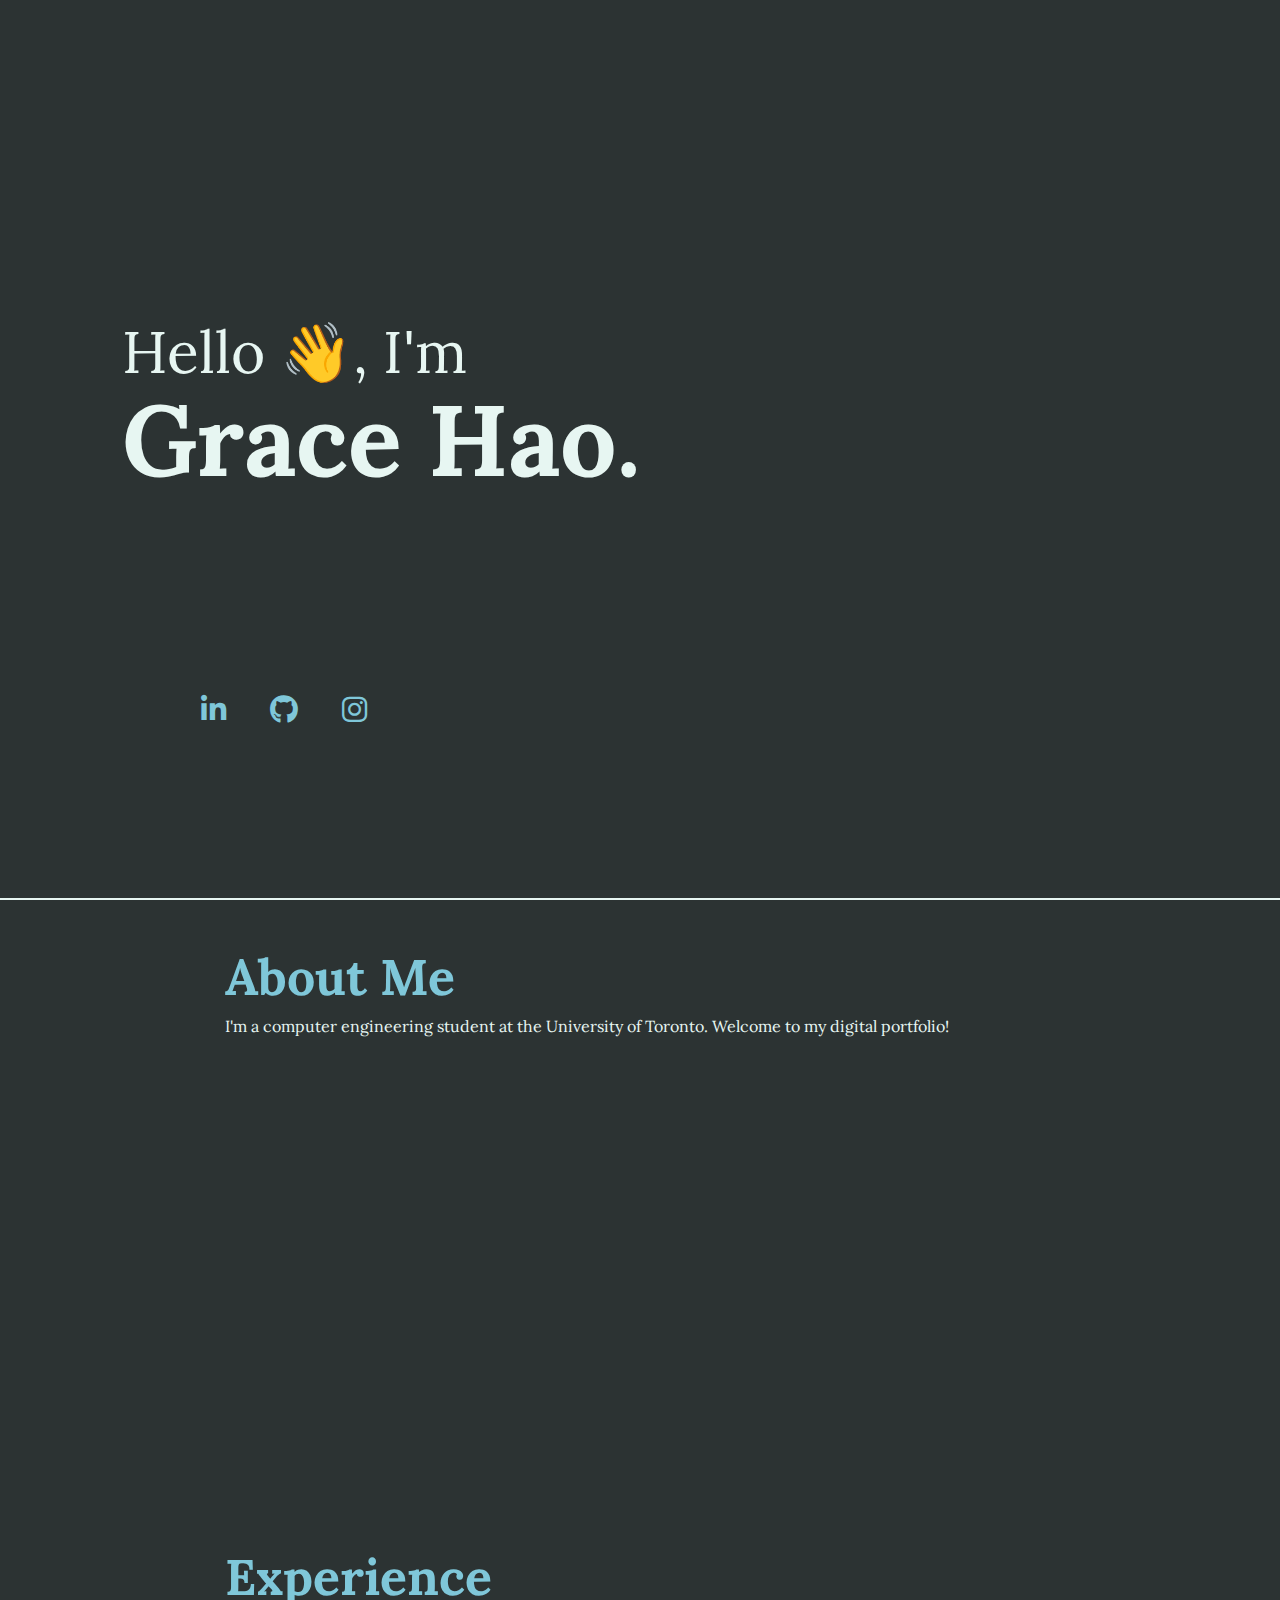
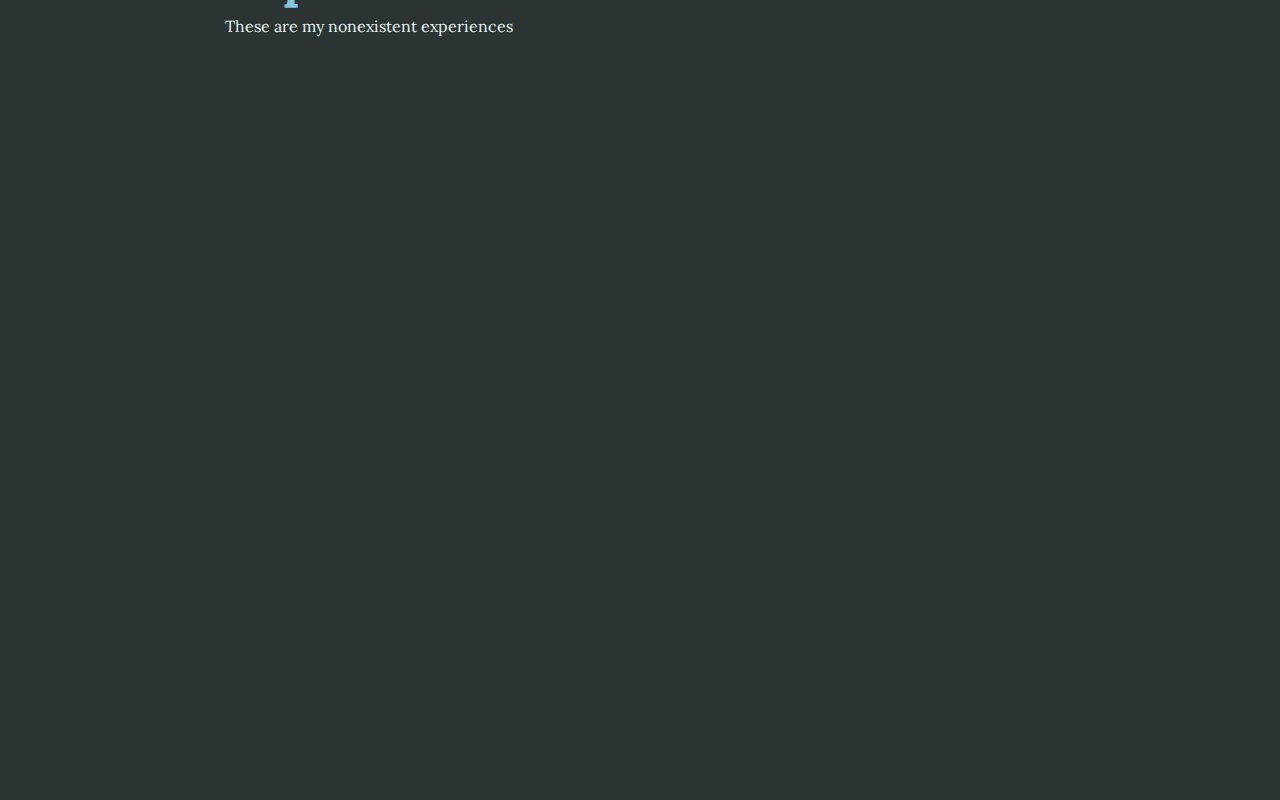
==== index.html @ 6d059c5b "website files" ====
<!DOCTYPE html>
<html lang="en">
<!--Metadata for the page-->

<head>
    <meta charset="UTF-8">

    <!--Lora-->
    <link rel="preconnect" href="https://fonts.googleapis.com">
    <link rel="preconnect" href="https://fonts.gstatic.com" crossorigin>
    <link
        href="https://fonts.googleapis.com/css2?family=Gilda+Display&family=Lora:ital,wght@0,400..700;1,400..700&display=swap"
        rel="stylesheet">

    <!--Alegreya Sans SC-->
    <link rel="preconnect" href="https://fonts.googleapis.com">
    <link rel="preconnect" href="https://fonts.gstatic.com" crossorigin>
    <link
        href="https://fonts.googleapis.com/css2?family=Alegreya+Sans+SC:ital,wght@0,100;0,300;0,400;0,500;0,700;0,800;0,900;1,100;1,300;1,400;1,500;1,700;1,800;1,900&display=swap"
        rel="stylesheet">

    <link rel="stylesheet" href="https://cdnjs.cloudflare.com/ajax/libs/font-awesome/6.0.0-beta3/css/all.min.css">
    <link rel="stylesheet" href="style.css">

    <!--Title of webpage in browser-->
    <title>Grace's Website</title>
</head>
<!--All visible content on the page-->

<body>
    <div class="container">
        <div class="homepage">
            <div class="header-text">
                <h3>Hello 👋, I'm</h3>
                <h1>Grace Hao.</h1>
            </div>
            <div class="social-media">
                <ul>
                    <a href="www.linkedin.com/in/gracelhao" target="_blank" class="social-icon"> <i
                            class="fab fa-linkedin-in"></i></a>
                    <a href="https://github.com/gracehao15" target="_blank" class="social-icon"> <i
                            class="fab fa-github"></i></a>
                    <a href="https://www.instagram.com/gracehao_/" target="_blank" class="social-icon"> <i
                            class="fab fa-instagram"></i></a>
            </div>
        </div>


        <div id="text-container"></div>

        <div class="fixed-top">
            <div class="left-section">
                <div class="home-button">
                    <a href="index.html" class="home-icon">
                        <i class="fas fa-house"></i>
                    </a>
                </div>

                <div class="dropdown">
                    <button class="dropbutton">M E N U</button>
                    <div class="dropdown-content">
                        <ul>
                            <a href="index.html">Home</a>
                            <a href="about.html">About</a>
                            <a href="experience.html">Experience</a>
                        </ul>

                    </div>
                </div>


            </div>

            <!--Link to send email to me-->
            <div class="right-section">
                <div class="contact">
                    <a href="mailto:gracelianghao@gmail.com" class="icon-link">
                        <i class="fas fa-envelope"></i>
                    </a>

                </div>

                <button id="toggleButton">
                    <i id="toggleIcon" class="fas fa-sun"></i>
                </button>
            </div>
        </div>

        <div class="about">
            <h4> <a href="about.html" class="about-link">About Me</a></h4>
            <div class="about-text">
                <p> I'm a computer engineering student at the University of Toronto. Welcome to my digital portfolio!
                </p>
            </div>

        </div>

        <div class="experience">
            <h4> <a href="experience.html" class="experience-link">Experience</a> </h4>
            <div class="experience-text">
                <p> These are my nonexistent experiences</p>
            </div>
        </div>

    </div>

    <script src="java.js"></script>

</body>

</html>
---- style.css ----
h3 {
    font-weight: inherit;
}

h4 {
    font-size: 50px;
}

:root {
    --background-color: #2C3333;
    --text-color: #E7F6F2;
    --accent-darker: #395B64;
    --subheading: #7FC7D9;
}

.light-theme {
    --background-color: #FBF7F0;
    --text-color: #555555;
    --accent-darker: #FFDFDF;
    --subheading: #FF9EAA;
}

a:link {
    text-decoration: none
}

body {
    margin: 0;
    background-color: var(--background-color);
    padding: 0;
    box-sizing: border-box;
    font-family: "Lora", Serif;
    overflow-x: hidden;
}

/*body::before {
    content: "";
    position: fixed;
    top: 0;
    left: 0;
    right: 0;
    bottom: 0;
    border: 20px solid #31363F;
    pointer-events: none;
    z-index: 1000;
} */

.header-text {
    position: absolute;
    top: 25%;
    right: 50%;
    font-size: 50px;
    font-weight: 400;
    line-height: 20px;
    color: var(--text-color);
    transform: translate(0, 25%);
}

.homepage {
    width: 100%;
    height: 100vh;
    justify-content: center;
    align-items: center;
    display: flex;
}

/* Adding a line after the homepage div*/
.homepage::after {
    content: "";
    display: block;
    width: 100%;
    height: 2px;
    background-color: var(--text-color);
    position: absolute;
    bottom: 0;
    left: 0;
}


.social-icon {
    color: var(--subheading);
    font-size: 1.8em;
    margin: 0 20px;
}

.social-media {
    display: flex;
    flex-direction: row;
    position: absolute;
    top: 75%;
    left: 11%;
}

.social-icon:hover {
    color: var(--accent-darker);
}

/* About - Mainpage */
.about {
    position: absolute;
    width: 100%;
    height: 100vh;
    display: flex;
    left: 225px;
    line-height: 20px;

}


.about-link {
    color: var(--subheading);
}

.about-text {
    margin: 0;
    padding: 0;
    color: var(--text-color);
    position: absolute;
    top: 100px;

}

/* Experience - Mainpage */
.experience {
    position: absolute;
    width: 100%;
    height: 100vh;
    display: flex;
    top: 1500px;
    left: 225px;
    line-height: 20px;
}

.experience-link {
    color: var(--subheading);
}

.experience-text {
    color: var(--text-color);
    margin: 0;
    padding: 0;
    position: absolute;
    top: 100px;
}

.fixed-top {
    width: 100%;
    max-width: 1400px;
    position: fixed;
    margin: 0 auto;
    top: -100px;
    left: 10px;
    z-index: 1001;
    display: flex;
    justify-content: space-between;
    align-items: center;
    padding: 10px 20px;
    height: 50px;
    transition: top 0.8s ease-in-out;
    background-color: var(--accent-darker);
    border-radius: 25px;
}

/* Styling icons on the fixed bar on top*/
.home-icon,
.icon-link,
.dropbutton {
    font-size: 1.8em;
    color: var(--subheading);
    text-decoration: none;
    margin: 0 15px;
}

.left-section,
.right-section {
    display: flex;
    align-items: center;
}

/* Menu - Mainpage */
.dropdown,
.contact,
.home-button {
    display: flex;
    align-items: center;
}

.dropdown {
    position: relative;
}

/*Styling the menu button*/
.dropbutton {
    position: relative;
    font-family: "Alegreya Sans SC", sans-serif;
    font-size: 20px;
    background-color: transparent;
    border: none;
    color: var(--subheading);
    cursor: pointer;
    z-index: 1000;
    /*Ensure the menu button is above the fullscreen menu*/
}

.dropbutton::after {
    content: '';
    position: absolute;
    left: 0;
    bottom: 0;
    width: 0;
    height: 3px;
    background-color: var(--subheading);
    transform: translateY(10px);
    transition: width 1s ease-in-out;
}

.dropbutton:hover::after {
    width: 100%;
}

.home-button::after {
    content: '';
    position: absolute;
    left: 0;
    bottom: 0;
    width: 0;
    height: 3px;
    background-color: var(--subheading);
    transform: translateY(20px);
    transition: width 1s ease-in-out;
}

.home-button:hover::after {
    width: 100%;
}

.dropdown-content {
    display: none;
    position: fixed;
    background-color: var(--accent-darker);
    width: 100vw;
    height: 100vh;
    top: 0;
    left: 0;
    z-index: 999;
    justify-content: center;
    align-items: flex-start;
    padding-left: 100px;
    text-align: left;
    flex-direction: column;
    overflow: auto;

}

.dropdown-content li {
    margin: 20px 0;
}

.dropdown-content a {
    color: var(--text-color);
    padding: 10px;
    font-size: 45px;
    display: block;
    text-decoration: none;
    margin-bottom: 50px;
    margin-top: 50px;
}

.dropdown-content a:hover {
    background-color: var(--subheading);
}

.dropdown-content ul {
    list-style: none;
    margin: 0;
    padding: 0;
}

/* Contact Me - Mainpage */
.contact a {
    text-decoration: none;
}

#toggleButton {
    background-color: transparent;
    border: none;
    cursor: pointer;
}

#toggleIcon {
    font-size: 2em;
    color: var(--subheading)
}

#text-container {
    color: var(--subheading);
    font-size: 25px;
    position: absolute;
    top: 65%;
    left: 15%;
    transform: translate(0, 25%);
}
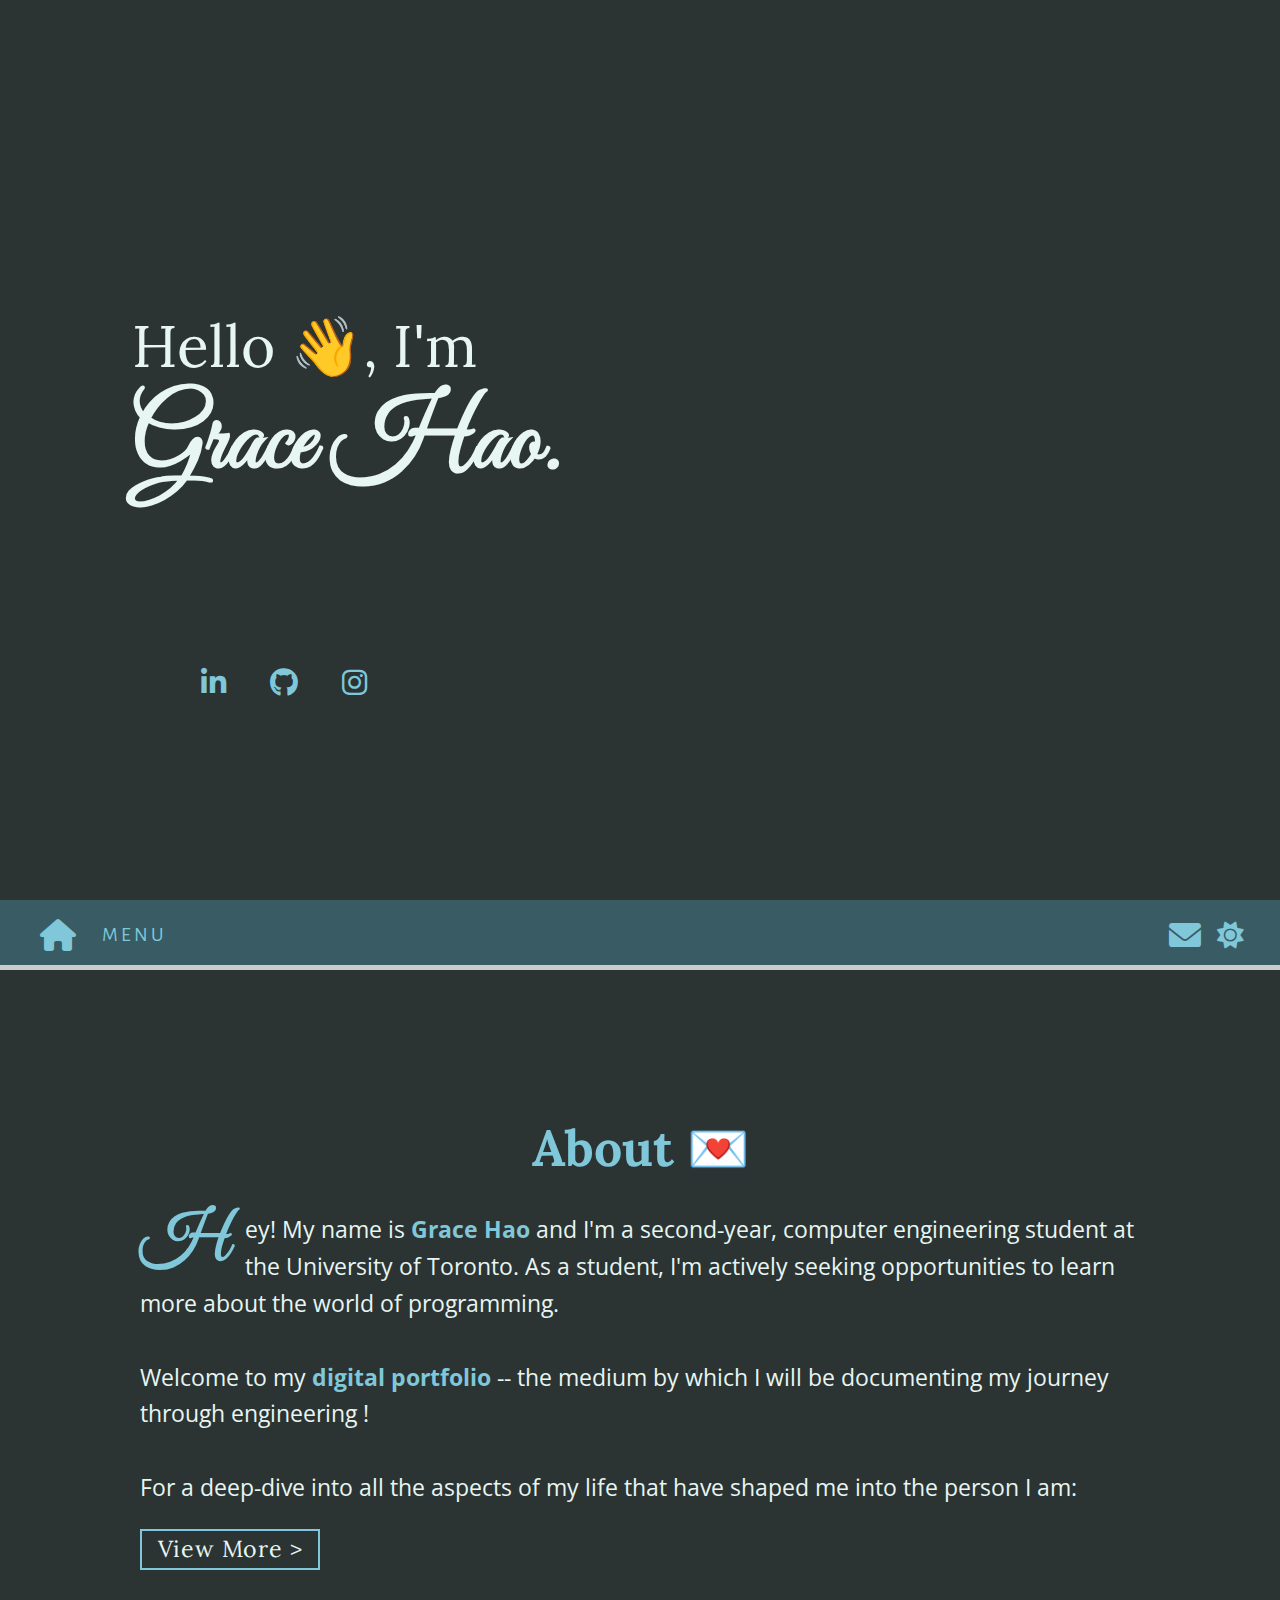
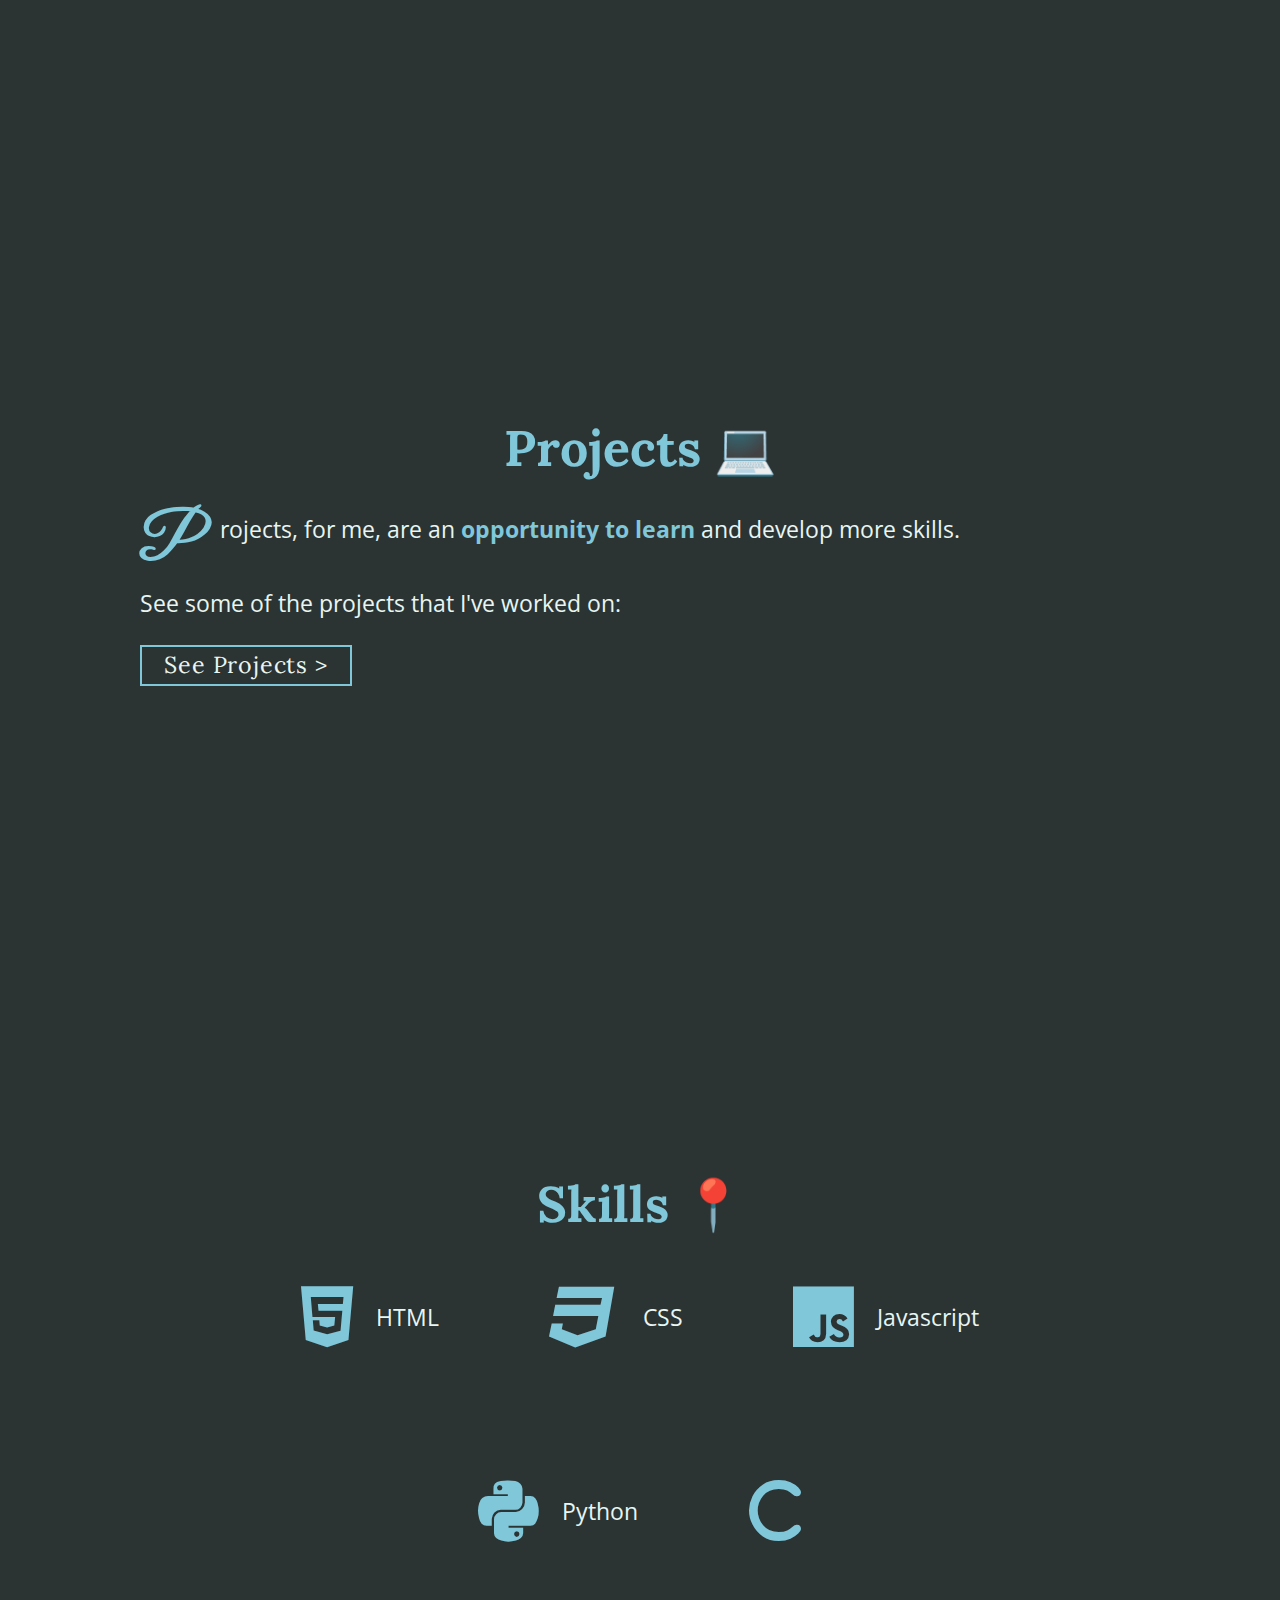
==== commit 9067bdf3: "adding all edits" ====
--- a/index.html
+++ b/index.html
@@ -21,6 +21,14 @@
 
     <link rel="stylesheet" href="https://cdnjs.cloudflare.com/ajax/libs/font-awesome/6.0.0-beta3/css/all.min.css">
     <link rel="stylesheet" href="style.css">
+    
+    <link rel="preconnect" href="https://fonts.googleapis.com">
+    <link rel="preconnect" href="https://fonts.gstatic.com" crossorigin>
+    <link href="https://fonts.googleapis.com/css2?family=Alegreya+Sans+SC:ital,wght@0,100;0,300;0,400;0,500;0,700;0,800;0,900;1,100;1,300;1,400;1,500;1,700;1,800;1,900&family=Great+Vibes&display=swap" rel="stylesheet">
+
+    <link rel="preconnect" href="https://fonts.googleapis.com">
+    <link rel="preconnect" href="https://fonts.gstatic.com" crossorigin>
+    <link href="https://fonts.googleapis.com/css2?family=Alegreya+Sans+SC:ital,wght@0,100;0,300;0,400;0,500;0,700;0,800;0,900;1,100;1,300;1,400;1,500;1,700;1,800;1,900&family=Great+Vibes&family=Open+Sans:ital,wght@0,300..800;1,300..800&display=swap" rel="stylesheet">
 
     <!--Title of webpage in browser-->
     <title>Grace's Website</title>
@@ -36,7 +44,7 @@
             </div>
             <div class="social-media">
                 <ul>
-                    <a href="www.linkedin.com/in/gracelhao" target="_blank" class="social-icon"> <i
+                    <a href="https://www.linkedin.com/in/grace-hao-22a7492a3/" target="_blank" class="social-icon"> <i
                             class="fab fa-linkedin-in"></i></a>
                     <a href="https://github.com/gracehao15" target="_blank" class="social-icon"> <i
                             class="fab fa-github"></i></a>
@@ -48,7 +56,15 @@
 
         <div id="text-container"></div>
 
-        <div class="fixed-top">
+        <button class="scroll-button" id="scrollButton">
+            <div class= "chevron"></div>
+            <div class="chevron"></div>
+            <div class="chevron"></div>
+        </button>
+
+        <div class="curve"></div>
+
+        <div id= "navigation">
             <div class="left-section">
                 <div class="home-button">
                     <a href="index.html" class="home-icon">
@@ -62,7 +78,7 @@
                         <ul>
                             <a href="index.html">Home</a>
                             <a href="about.html">About</a>
-                            <a href="experience.html">Experience</a>
+                            <a href="projects.html">Projects</a>
                         </ul>
 
                     </div>
@@ -84,23 +100,67 @@
                     <i id="toggleIcon" class="fas fa-sun"></i>
                 </button>
             </div>
+
+        </div>
+
+        <div id="progress-indicator">
+            <div id="indicator"></div>
         </div>
 
         <div class="about">
-            <h4> <a href="about.html" class="about-link">About Me</a></h4>
+            <h4 class="about-title">About 💌</h4>
             <div class="about-text">
-                <p> I'm a computer engineering student at the University of Toronto. Welcome to my digital portfolio!
-                </p>
+                <p> Hey! My name is  <span class= "highlighted-word">Grace Hao</span> and I'm a second-year, computer engineering student at the University of Toronto. As a student, I'm actively seeking opportunities to learn more about the world of programming. 
+                    <br><br>
+                    Welcome to my <span class="highlighted-word">digital portfolio</span> -- the medium by which I will be documenting my journey through engineering !
+                    <br><br>
+                    For a deep-dive into all the aspects of my life that have shaped me into the person I am: </p>
+                
+                <div class="about-wrapper">
+                        <a class= "about-link" href="about.html"><span>View More > </span></a>
+                </div>
             </div>
-
         </div>
 
-        <div class="experience">
-            <h4> <a href="experience.html" class="experience-link">Experience</a> </h4>
-            <div class="experience-text">
-                <p> These are my nonexistent experiences</p>
+        <div class="projects">
+            <h4 class="projects-title">Projects 💻</h4>
+            <div class="projects-text">
+                <p> Projects, for me, are an <span class="highlighted-word">opportunity to learn</span> and develop more skills. 
+                    <br><br>
+                    See some of the projects that I've worked on: 
+                </p>
+                
+                <div class="projects-wrapper">
+                    <a class="projects-link" href="projects.html"><span>See Projects > </span></a>
+                </div>
             </div>
         </div>
+
+        <div class="skills">
+            <h4 class="skills-title">Skills 📍</h4>
+            <div class="skills-text">
+                <div class="icon-box">
+                    <i class="fab fa-html5"></i>
+                    <p>HTML</p>
+                </div>
+                <div class="icon-box">
+                    <i class="fab fa-css3"></i>
+                    <p>CSS</p>
+                </div>
+                <div class="icon-box">
+                    <i class="fab fa-js"></i>
+                    <p>Javascript</p>
+                </div>
+                <div class="icon-box">
+                    <i class="fab fa-python"></i>
+                    <p>Python</p>
+                </div>
+                <div class="icon-box">
+                    <i class="fab fa-c"></i>
+                </div>
+            </div>
+        </div>
+
 
     </div>
 
--- a/style.css
+++ b/style.css
@@ -4,6 +4,10 @@
 
 h4 {
     font-size: 50px;
+}
+
+h1 {
+    font-family: "Great Vibes", cursive;
 }
 
 :root {
@@ -47,11 +51,11 @@
 
 .header-text {
     position: absolute;
-    top: 25%;
-    right: 50%;
+    top: 23%;
+    right: 56%;
     font-size: 50px;
     font-weight: 400;
-    line-height: 20px;
+    line-height: 2rem;
     color: var(--text-color);
     transform: translate(0, 25%);
 }
@@ -64,7 +68,7 @@
     display: flex;
 }
 
-/* Adding a line after the homepage div*/
+/* Adding a line after the homepage div
 .homepage::after {
     content: "";
     display: block;
@@ -75,6 +79,7 @@
     bottom: 0;
     left: 0;
 }
+*/
 
 
 .social-icon {
@@ -87,7 +92,7 @@
     display: flex;
     flex-direction: row;
     position: absolute;
-    top: 75%;
+    top: 72%;
     left: 11%;
 }
 
@@ -95,19 +100,96 @@
     color: var(--accent-darker);
 }
 
+.scroll-button {
+    position: absolute;
+    top: 85%;
+    left: 15%;
+    height: 80px;
+    width: 50px;
+    background-color: var(--background-color);
+    border-radius: 50px;
+    cursor: pointer;
+    border: none;
+}
+
+.chevron {
+    position: absolute;
+    top: 0;
+    left: 0px;
+    width: 30px;
+    height: 30px;
+    opacity: 0;
+    transform: scale3d(0.5,0.5,0.5);
+    color: var(--subheading);
+    animation: move 3s ease-out infinite;
+}
+
+.chevron:first-child {
+    animation: move 3s ease-out 1s infinite;
+}
+
+.chevron:nth-child(2) {
+    animation: move 3s ease-out 1s infinite;
+}
+
+.chevron::before, .chevron::after {
+    content: '';
+    position: absolute;
+    top: 0;
+    height: 10%;
+    width: 51%;
+    background: var(--subheading);
+}
+
+.chevron:before {
+    left: 0;
+    transform: skew(0deg, 30deg);
+  }
+  
+  .chevron:after {
+    right: 0;
+    width: 50%;
+    transform: skew(0deg, -30deg);
+  }
+
+  @keyframes move {
+    25% {
+      opacity: 1;
+  
+    }
+    33% {
+      opacity: 1;
+      transform: translateY(30px);
+    }
+    67% {
+      opacity: 1;
+      transform: translateY(40px);
+    }
+    100% {
+      opacity: 0;
+      transform: translateY(55px) scale3d(0.5, 0.5, 0.5);
+    }
+  }
+  
+  @keyframes pulse {
+    to {
+      opacity: 1;
+    }
+  }
+
+
 /* About - Mainpage */
 .about {
-    position: absolute;
+    position: relative;
+    top: 9rem;
     width: 100%;
     height: 100vh;
     display: flex;
-    left: 225px;
-    line-height: 20px;
-
-}
-
-
-.about-link {
+    justify-content: center;
+
+}
+
+.about-title {
     color: var(--subheading);
 }
 
@@ -115,40 +197,172 @@
     margin: 0;
     padding: 0;
     color: var(--text-color);
-    position: absolute;
-    top: 100px;
-
-}
-
-/* Experience - Mainpage */
-.experience {
-    position: absolute;
+    font-family: "Open Sans", sans-serif;
+    font-size: 1.45rem;
+    line-height: 2.3rem;
+    max-width: 1000px; /* Set max width where the text will wrap*/
+    width: 100%; /* Make sure text takes up entire width of container*/
+    word-wrap: break-word; /*Break down long words and wrap*/
+    position: absolute;
+    top: 6em;
+}
+
+.about-text::first-letter {
+    font-family: "Great Vibes", cursive;
+    color: var(--subheading);
+    font-size: 4rem;
+    padding-right: 1rem;
+    vertical-align: middle;
+    font-weight: bold;
+    float: left;
+    margin-top: 0.08em;
+    padding-top: 0.15em;
+}
+
+.about-wrapper {
+    position: relative;
+    top: 0;
+}
+
+.about-link {
+    display: block;
+    color: var(--text-color);
+    width: 11rem;
+    font-family: "Lora", Serif;
+    text-decoration: none;
+    border: 0.17rem;
+    border-style: solid;
+    border-color: var(--subheading);
+    letter-spacing: 0.05rem;
+    text-align: center;
+    position: relative;
+    transition: all 2s;
+}
+
+.about-link::after {
+    position: absolute;
+    content: "";
+    top: 0;
+    left: 0;
+    width: 0;
+    height: 100%;
+    background: var(--subheading);
+    transition: all 2s;
+}
+
+.about-link span {
+    position: relative;
+    z-index: 2;
+}
+
+.about-link:hover {
+    color: var(--accent-darker);
+}
+
+.about-link:hover::after {
+    width: 100%;
+}
+
+.highlighted-word {
+    color: var(--subheading);
+    font-weight: bold;
+    cursor: pointer;
+}
+
+.highlighted-word:hover {
+    color: var(--accent-darker);
+}
+
+/* Projects - Mainpage */
+.projects {
+    position: relative;
+    top: 9rem;
     width: 100%;
     height: 100vh;
     display: flex;
-    top: 1500px;
-    left: 225px;
-    line-height: 20px;
-}
-
-.experience-link {
-    color: var(--subheading);
-}
-
-.experience-text {
-    color: var(--text-color);
+    justify-content: center;
+}
+
+.projects-title {
+    color: var(--subheading);
+}
+
+.projects-text {
     margin: 0;
     padding: 0;
-    position: absolute;
-    top: 100px;
-}
-
-.fixed-top {
+    color: var(--text-color);
+    font-family: "Open Sans", sans-serif;
+    font-size: 1.45rem;
+    line-height: 2.3rem;
+    max-width: 1000px; /* Set max width where the text will wrap*/
+    width: 100%; /* Make sure text takes up entire width of container*/
+    word-wrap: break-word; /*Break down long words and wrap*/
+    position: absolute;
+    top: 6em;
+}
+
+.projects-text::first-letter {
+    font-family: "Great Vibes", cursive;
+    color: var(--subheading);
+    font-size: 4rem;
+    padding-right: 1.3rem;
+    vertical-align: middle;
+    font-weight: bold;
+    float: left;
+    margin-top: 0.08em;
+    padding-top: 0.15em;
+}
+
+.projects-wrapper {
+    position: relative;
+    top: 0;
+}
+
+.projects-link {
+    display: block;
+    color: var(--text-color);
+    width: 13rem;
+    font-family: "Lora", Serif;
+    text-decoration: none;
+    border: 0.17rem;
+    border-style: solid;
+    border-color: var(--subheading);
+    letter-spacing: 0.05rem;
+    text-align: center;
+    position: relative;
+    transition: all 2s;
+}
+
+.projects-link::after {
+    position: absolute;
+    content: "";
+    top: 0;
+    left: 0;
+    width: 0;
+    height: 100%;
+    background: var(--subheading);
+    transition: all 2s;
+}
+
+.projects-link span {
+    position: relative;
+    z-index: 2;
+}
+
+.projects-link:hover {
+    color: var(--accent-darker);
+}
+
+.projects-link:hover::after {
+    width: 100%;
+}
+
+/* .fixed-top {
     width: 100%;
     max-width: 1400px;
     position: fixed;
     margin: 0 auto;
-    top: -100px;
+    top: -50px;
     left: 10px;
     z-index: 1001;
     display: flex;
@@ -156,19 +370,145 @@
     align-items: center;
     padding: 10px 20px;
     height: 50px;
-    transition: top 0.8s ease-in-out;
+    transition: top 0.5s ease-in-out;
     background-color: var(--accent-darker);
     border-radius: 25px;
+} */
+
+.skills {
+    position: relative;
+    top: 0;
+    width: 100%;
+    height: 100vh;
+    display: flex;
+    justify-content: center;
+}
+
+.skills-title {
+    color: var(--subheading);
+}
+
+.skills-text {
+    margin: 0;
+    padding: 0;
+    color: var(--text-color);
+    font-family: "Open Sans", sans-serif;
+    font-size: 1.45rem;
+    line-height: 2.3rem;
+    max-width: 1000px; /* Set max width where the text will wrap*/
+    width: 100%; /* Make sure text takes up entire width of container*/
+    word-wrap: break-word; /*Break down long words and wrap*/
+    flex-wrap: wrap;
+    position: absolute;
+    top: 6em;
+    display: flex;
+    justify-content: center;
+    align-items: center;
+    gap: 2em;
+    
+}
+
+.skills-text::first-letter {
+    font-family: "Great Vibes", cursive;
+    color: var(--subheading);
+    font-size: 4rem;
+    padding-right: 1rem;
+    vertical-align: middle;
+    font-weight: bold;
+    float: left;
+    margin-top: -0.2em;
+    padding-top: 0.15em;
+}
+
+.icon-box {
+    display: flex;
+    justify-content: center;
+    align-items: center;
+    margin: 2rem;
+    gap: 1em;
+}
+
+.icon-box i:hover {
+    color: var(--accent-darker);
+}
+
+.icon-box i {
+    color: var(--subheading);
+    font-size: 3em;
+    cursor: pointer;
+}
+
+.icon-box p {
+    color: var(--text-color);
+}
+
+#navigation {
+    width: 100vw;
+    position: absolute;
+    margin: 0;
+    /*top: 100vh;*/
+    left: 0;
+    display: flex;
+    justify-content: space-between;
+    align-items: center;
+    padding: 35px 30px;
+    height: 50px;
+    transition: top 0.3s ease, position 0.3s ease;
+    background-color: var(--accent-darker);
+    box-sizing: border-box;
+}
+
+/* Increase specificity prevents element from being overridden*/
+#navigation.sticky {
+    position: fixed;
+    top: 0;
+    width: 100%;
+    max-width: 100vw;
+    left: 0;
+    z-index: 1001;
+}
+
+#progress-indicator {
+    width: 100%;
+    height: 5px;
+    background-color: #ccc;
+    position: relative;
+    top: 65px;
+}
+
+#indicator {
+    width: 0%;
+    height: 5px;
+    background-color: var(--subheading);
+
+}
+
+#indicator.sticks {
+    position: fixed;
+    top: 65px;
+    width: 100%;
+    max-width: 100vw;
+    left: 0;
+    z-index: 1001;
+}
+
+#progress-indicator.stick {
+    position: fixed;
+    top: 65px;
+    width: 100%;
+    max-width: 100vw;
+    left: 0;
+    z-index: 1001;
 }
 
 /* Styling icons on the fixed bar on top*/
 .home-icon,
 .icon-link,
 .dropbutton {
-    font-size: 1.8em;
+    font-size: 2em;
     color: var(--subheading);
     text-decoration: none;
-    margin: 0 15px;
+    margin: 0 10px;
 }
 
 .left-section,
@@ -218,21 +558,28 @@
     width: 100%;
 }
 
-.home-button::after {
+
+.home-icon {
+    position: relative;
+    /* Make the home-icon relatively positioned */
+}
+
+.fas.fa-house::after {
     content: '';
     position: absolute;
     left: 0;
-    bottom: 0;
+    bottom: -4px;
     width: 0;
     height: 3px;
     background-color: var(--subheading);
-    transform: translateY(20px);
     transition: width 1s ease-in-out;
 }
 
-.home-button:hover::after {
-    width: 100%;
-}
+.fas.fa-house:hover::after {
+    width: 100%;
+}
+
+
 
 .dropdown-content {
     display: none;
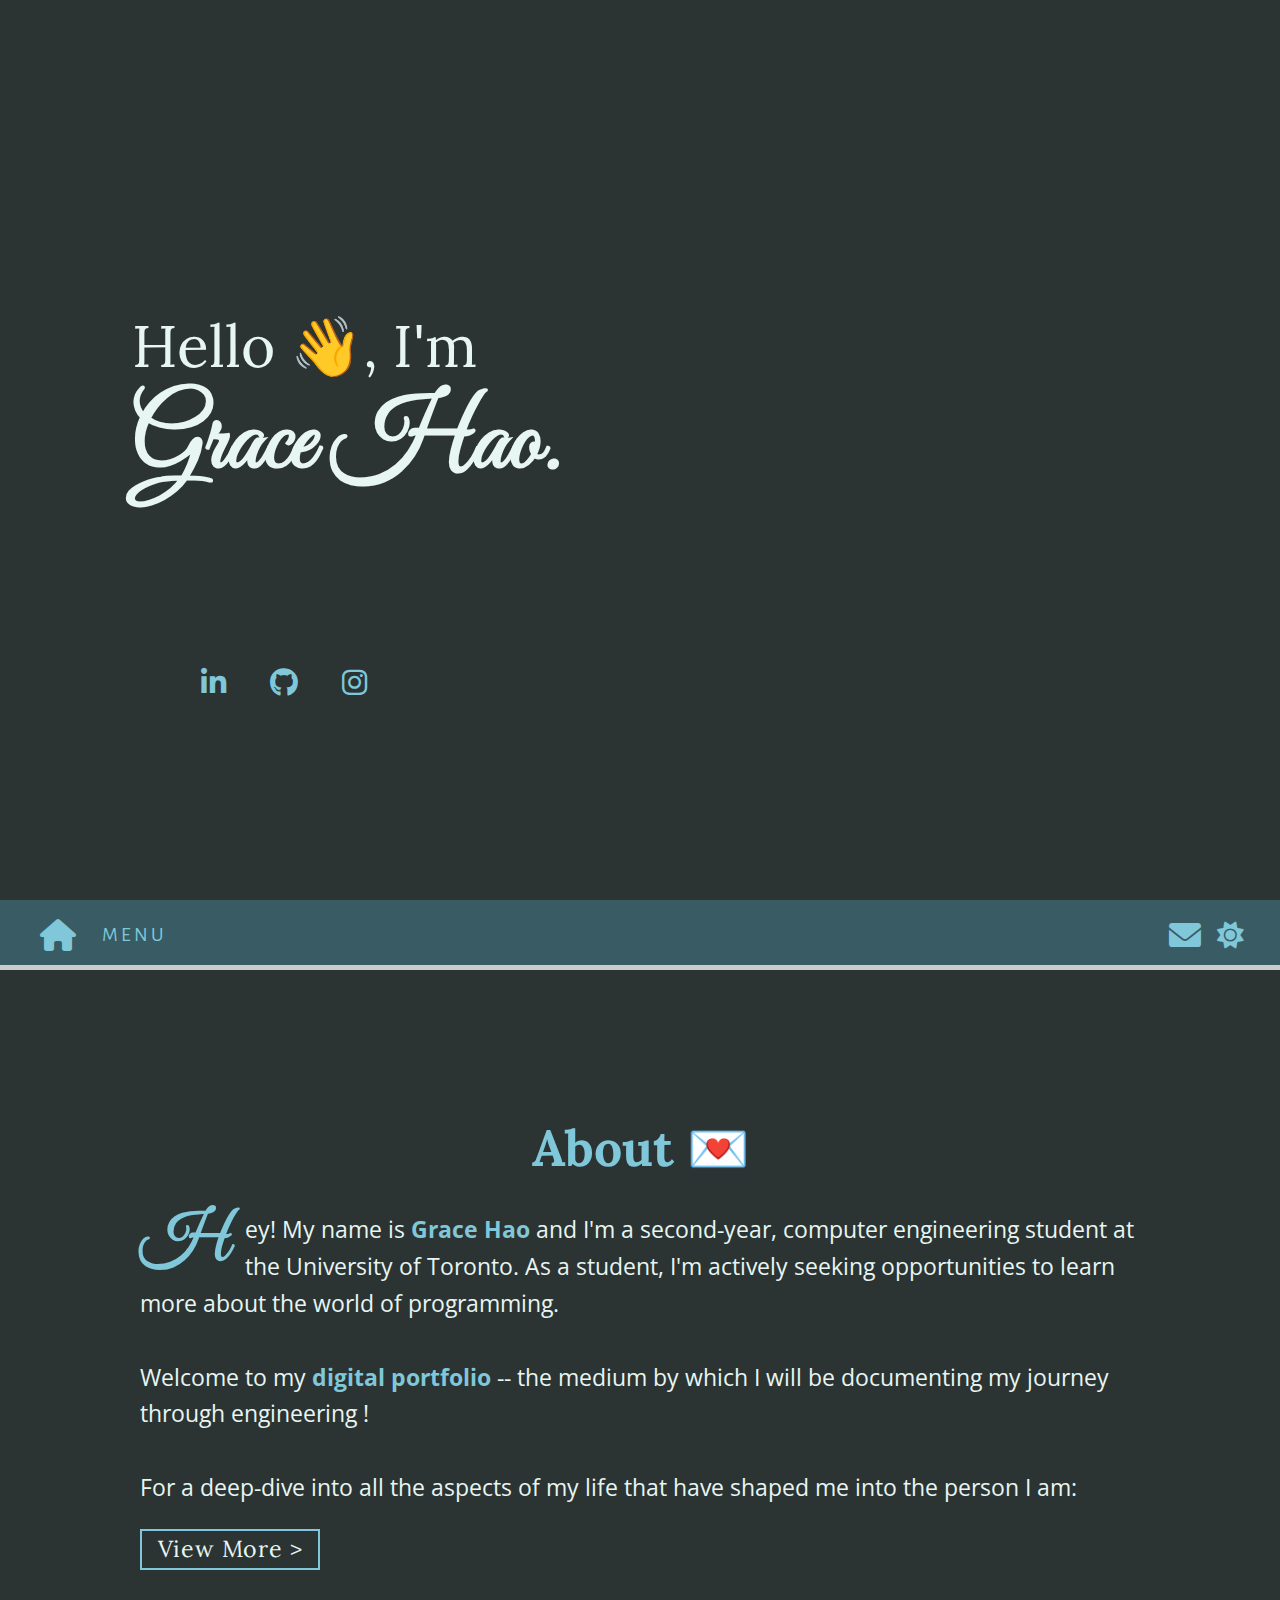
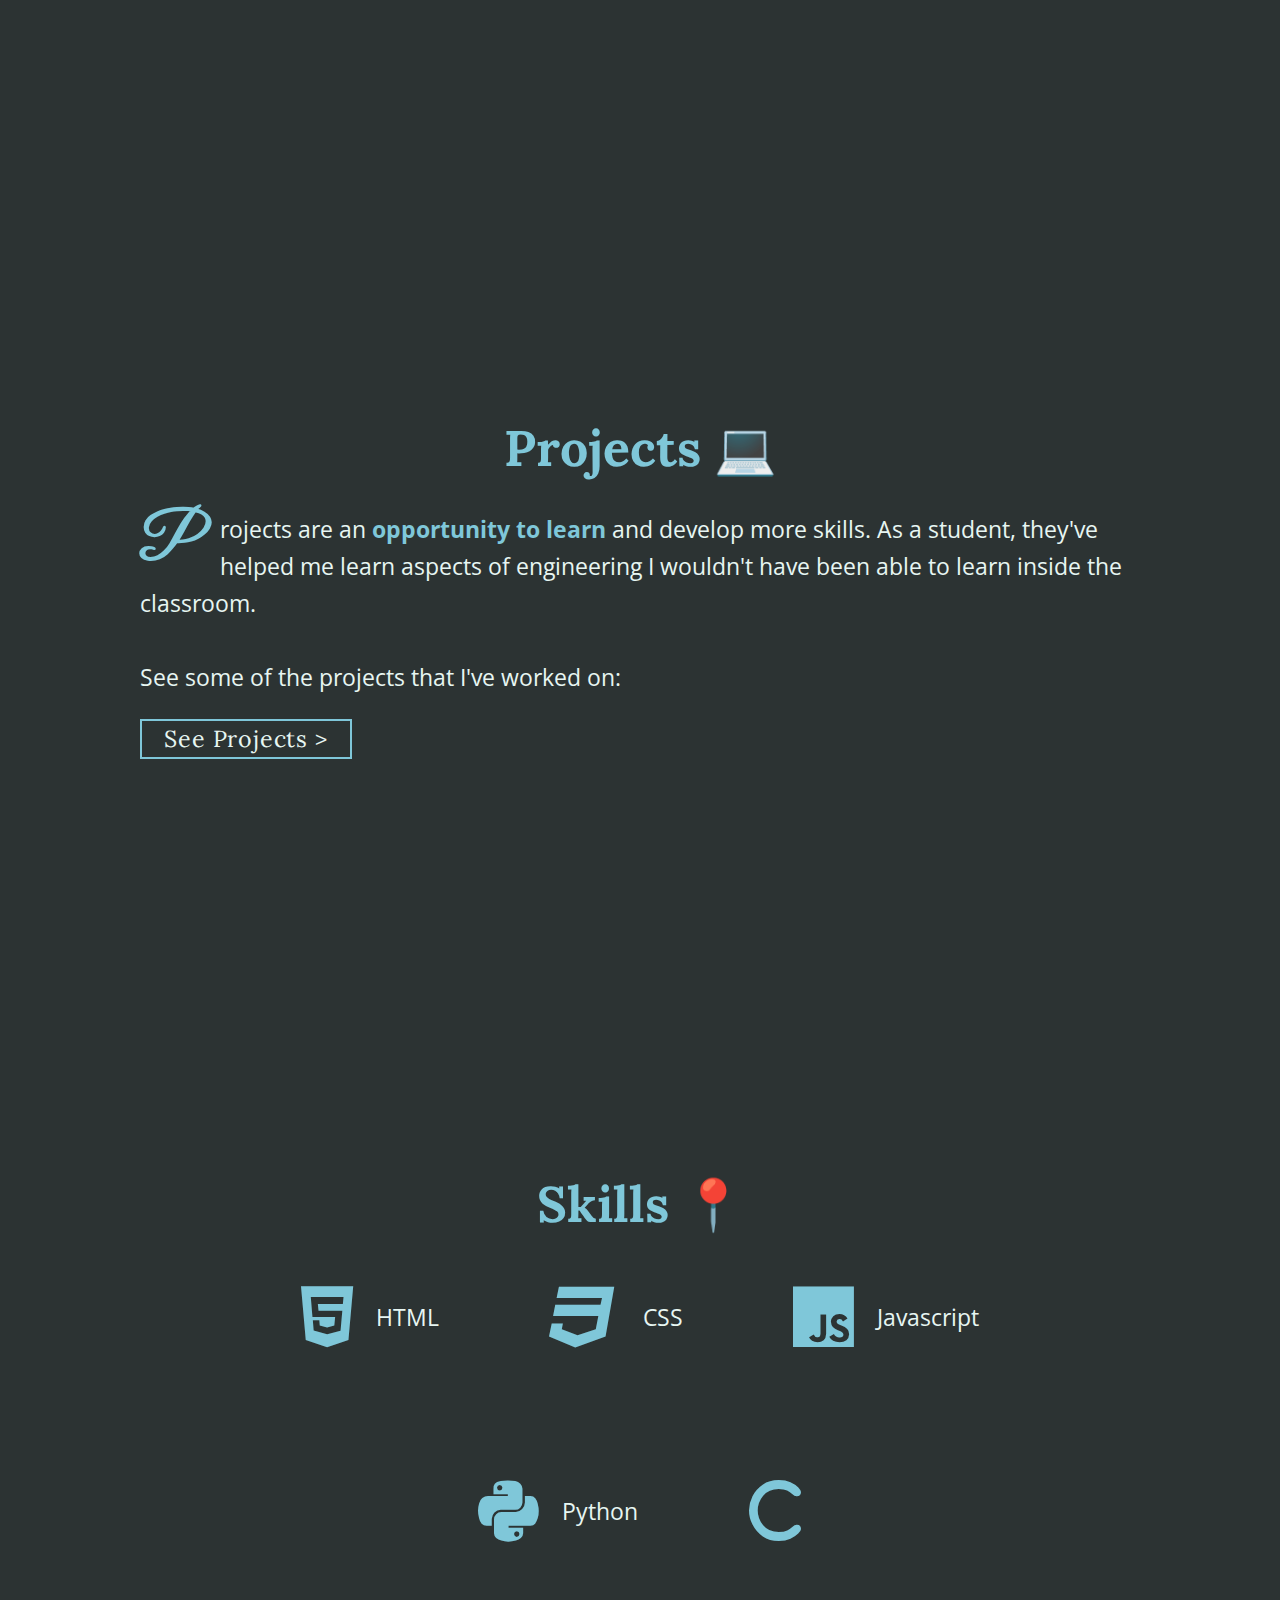
==== commit 4e661e58: "fixing about me page" ====
--- a/index.html
+++ b/index.html
@@ -8,27 +8,10 @@
     <!--Lora-->
     <link rel="preconnect" href="https://fonts.googleapis.com">
     <link rel="preconnect" href="https://fonts.gstatic.com" crossorigin>
-    <link
-        href="https://fonts.googleapis.com/css2?family=Gilda+Display&family=Lora:ital,wght@0,400..700;1,400..700&display=swap"
-        rel="stylesheet">
+    <link rel="stylesheet" href="style.css">
 
-    <!--Alegreya Sans SC-->
-    <link rel="preconnect" href="https://fonts.googleapis.com">
-    <link rel="preconnect" href="https://fonts.gstatic.com" crossorigin>
-    <link
-        href="https://fonts.googleapis.com/css2?family=Alegreya+Sans+SC:ital,wght@0,100;0,300;0,400;0,500;0,700;0,800;0,900;1,100;1,300;1,400;1,500;1,700;1,800;1,900&display=swap"
-        rel="stylesheet">
-
-    <link rel="stylesheet" href="https://cdnjs.cloudflare.com/ajax/libs/font-awesome/6.0.0-beta3/css/all.min.css">
-    <link rel="stylesheet" href="style.css">
-    
-    <link rel="preconnect" href="https://fonts.googleapis.com">
-    <link rel="preconnect" href="https://fonts.gstatic.com" crossorigin>
-    <link href="https://fonts.googleapis.com/css2?family=Alegreya+Sans+SC:ital,wght@0,100;0,300;0,400;0,500;0,700;0,800;0,900;1,100;1,300;1,400;1,500;1,700;1,800;1,900&family=Great+Vibes&display=swap" rel="stylesheet">
-
-    <link rel="preconnect" href="https://fonts.googleapis.com">
-    <link rel="preconnect" href="https://fonts.gstatic.com" crossorigin>
-    <link href="https://fonts.googleapis.com/css2?family=Alegreya+Sans+SC:ital,wght@0,100;0,300;0,400;0,500;0,700;0,800;0,900;1,100;1,300;1,400;1,500;1,700;1,800;1,900&family=Great+Vibes&family=Open+Sans:ital,wght@0,300..800;1,300..800&display=swap" rel="stylesheet">
+    <script src="java.js" defer></script>
+    <!-- <script src="navbar.js" defer></script> -->
 
     <!--Title of webpage in browser-->
     <title>Grace's Website</title>
@@ -64,6 +47,7 @@
 
         <div class="curve"></div>
 
+        <div id="nav-placeholder"></div>
         <div id= "navigation">
             <div class="left-section">
                 <div class="home-button">
@@ -71,7 +55,7 @@
                         <i class="fas fa-house"></i>
                     </a>
                 </div>
-
+    
                 <div class="dropdown">
                     <button class="dropbutton">M E N U</button>
                     <div class="dropdown-content">
@@ -80,33 +64,33 @@
                             <a href="about.html">About</a>
                             <a href="projects.html">Projects</a>
                         </ul>
-
+    
                     </div>
                 </div>
-
-
+    
+    
             </div>
-
+    
             <!--Link to send email to me-->
             <div class="right-section">
                 <div class="contact">
                     <a href="mailto:gracelianghao@gmail.com" class="icon-link">
                         <i class="fas fa-envelope"></i>
                     </a>
-
+    
                 </div>
-
+    
                 <button id="toggleButton">
                     <i id="toggleIcon" class="fas fa-sun"></i>
                 </button>
             </div>
-
+    
         </div>
-
+    
         <div id="progress-indicator">
             <div id="indicator"></div>
         </div>
-
+    
         <div class="about">
             <h4 class="about-title">About 💌</h4>
             <div class="about-text">
@@ -125,7 +109,7 @@
         <div class="projects">
             <h4 class="projects-title">Projects 💻</h4>
             <div class="projects-text">
-                <p> Projects, for me, are an <span class="highlighted-word">opportunity to learn</span> and develop more skills. 
+                <p> Projects are an <span class="highlighted-word">opportunity to learn</span> and develop more skills. As a student, they've helped me learn aspects of engineering I wouldn't have been able to learn inside the classroom. 
                     <br><br>
                     See some of the projects that I've worked on: 
                 </p>
@@ -162,9 +146,8 @@
         </div>
 
 
-    </div>
+    </div> 
 
-    <script src="java.js"></script>
 
 </body>
 
--- a/style.css
+++ b/style.css
@@ -1,3 +1,9 @@
+@import url("https://fonts.googleapis.com/css2?family=Gilda+Display&family=Lora:ital,wght@0,400..700;1,400..700&display=swap");
+@import url("https://fonts.googleapis.com/css2?family=Alegreya+Sans+SC:ital,wght@0,100;0,300;0,400;0,500;0,700;0,800;0,900;1,100;1,300;1,400;1,500;1,700;1,800;1,900&display=swap");
+@import url("https://cdnjs.cloudflare.com/ajax/libs/font-awesome/6.0.0-beta3/css/all.min.css");
+@import url("https://fonts.googleapis.com/css2?family=Alegreya+Sans+SC:ital,wght@0,100;0,300;0,400;0,500;0,700;0,800;0,900;1,100;1,300;1,400;1,500;1,700;1,800;1,900&family=Great+Vibes&display=swap");
+@import url("https://fonts.googleapis.com/css2?family=Alegreya+Sans+SC:ital,wght@0,100;0,300;0,400;0,500;0,700;0,800;0,900;1,100;1,300;1,400;1,500;1,700;1,800;1,900&family=Great+Vibes&family=Open+Sans:ital,wght@0,300..800;1,300..800&display=swap");
+
 h3 {
     font-weight: inherit;
 }
@@ -442,11 +448,10 @@
     color: var(--text-color);
 }
 
-#navigation {
+ #navigation {
     width: 100vw;
     position: absolute;
     margin: 0;
-    /*top: 100vh;*/
     left: 0;
     display: flex;
     justify-content: space-between;
@@ -579,8 +584,6 @@
     width: 100%;
 }
 
-
-
 .dropdown-content {
     display: none;
     position: fixed;
@@ -646,4 +649,173 @@
     top: 65%;
     left: 15%;
     transform: translate(0, 25%);
-}+}
+
+/* About Me Page */
+
+.cover-photo {
+    margin: 0;
+}
+
+.cover-photo img {
+    width: 25em;
+    height: 25em;
+    object-fit: cover;
+    object-position: center;
+    border-radius: 50%;
+    position: relative;
+    left: 50%;
+}
+
+.first-container {
+    position: relative;
+    color: var(--text-color);
+    font-size: 1.1em;
+    line-height: 2em;
+    top: 35em;
+    left: 55%;
+    max-width: 40vw;
+    height: 100vh;
+    display: flex;
+    justify-content: center;
+}
+
+.about-photo {
+    display: flex;
+    position: relative;
+}
+
+.image-slideshow {
+    max-width: 100%;
+    width: 45%;
+    margin-left: 5%;
+    margin-top: 15%;
+    object-fit: cover;
+    position: absolute;
+}
+
+.overlay-text {
+    position: absolute;
+    color: var(--text-color);
+    max-width: 25vw;
+    overflow-wrap: break-word;
+    overflow-x: hidden;
+    top: 1.6em;
+    left: 55%;
+    font-size: 8em;
+    line-height: 98%;
+    overflow: hidden;
+}
+
+.gallery {
+    display: flex;
+    flex-wrap: wrap;
+    justify-content: center;
+}
+
+.gallery-title {
+    position: absolute;
+    top: 40em;
+    color: var(--text-color);
+    font-size: 3em;
+    font-weight: bold;
+
+}
+
+.gallery-text {
+    position: relative;
+    top: 35em;
+    max-width: 80vw;
+    color: var(--text-color);
+    overflow-wrap: break-word;
+    overflow: hidden;
+    font-size: 1.1em;
+    line-height: 2em;
+    display: flex;
+}
+
+.gallery-item {
+    position: relative;
+    max-width: 100vw;
+    top: 40em;
+    width: 40%;
+    height: 40%;
+    overflow: hidden;
+    cursor: pointer;
+    margin: 1em;
+
+}
+
+.gallery-item img {
+    width: 100%;
+    height: 100%;
+    object-fit: cover;
+    transition: transform 0.2s;
+}
+
+.gallery-item img:hover{
+    transform: scale(1.1);
+}
+
+/* Projects Page */
+.projects-container {
+    display: flex;
+    height: 100vh;
+    overflow: hidden;
+}
+
+.number-section {
+    width: 30%;
+    display: flex;
+    justify-content: center;
+    position: sticky;
+    height: 100vh;
+    font-size: 10em;
+    padding: 2em 0;
+    color: var(--subheading);
+}
+
+.description-section {
+    width: 70%;
+    overflow: hidden;
+    display: flex;
+    flex-direction: column;
+    position: relative;
+    padding: 10em 0;
+    pointer-events: none;
+
+}
+
+.project {
+    padding: 2em 0;
+    height: 100vh;
+    border-bottom: 1px solid #ccc
+
+}
+
+.date {
+    color: var(--accent-darker);
+    font-size: 1.2em;
+    font-weight: bold;
+    font-family: "Open Sans", sans-serif;
+}
+
+.description-text {
+    max-width: 1000px; /* Set max width where the text will wrap*/
+    width: 100%; /* Make sure text takes up entire width of container*/
+    word-wrap: break-word; /*Break down long words and wrap*/
+    color: var(--text-color);
+    line-height: 2.3rem;
+    font-size: 1.1em;
+    overflow-x: hidden;
+}
+
+.text-title {
+    color: var(--subheading);
+    font-size: 3em;
+    margin: 0;
+    padding: 0;
+    font-weight: bold;
+}
+
+
